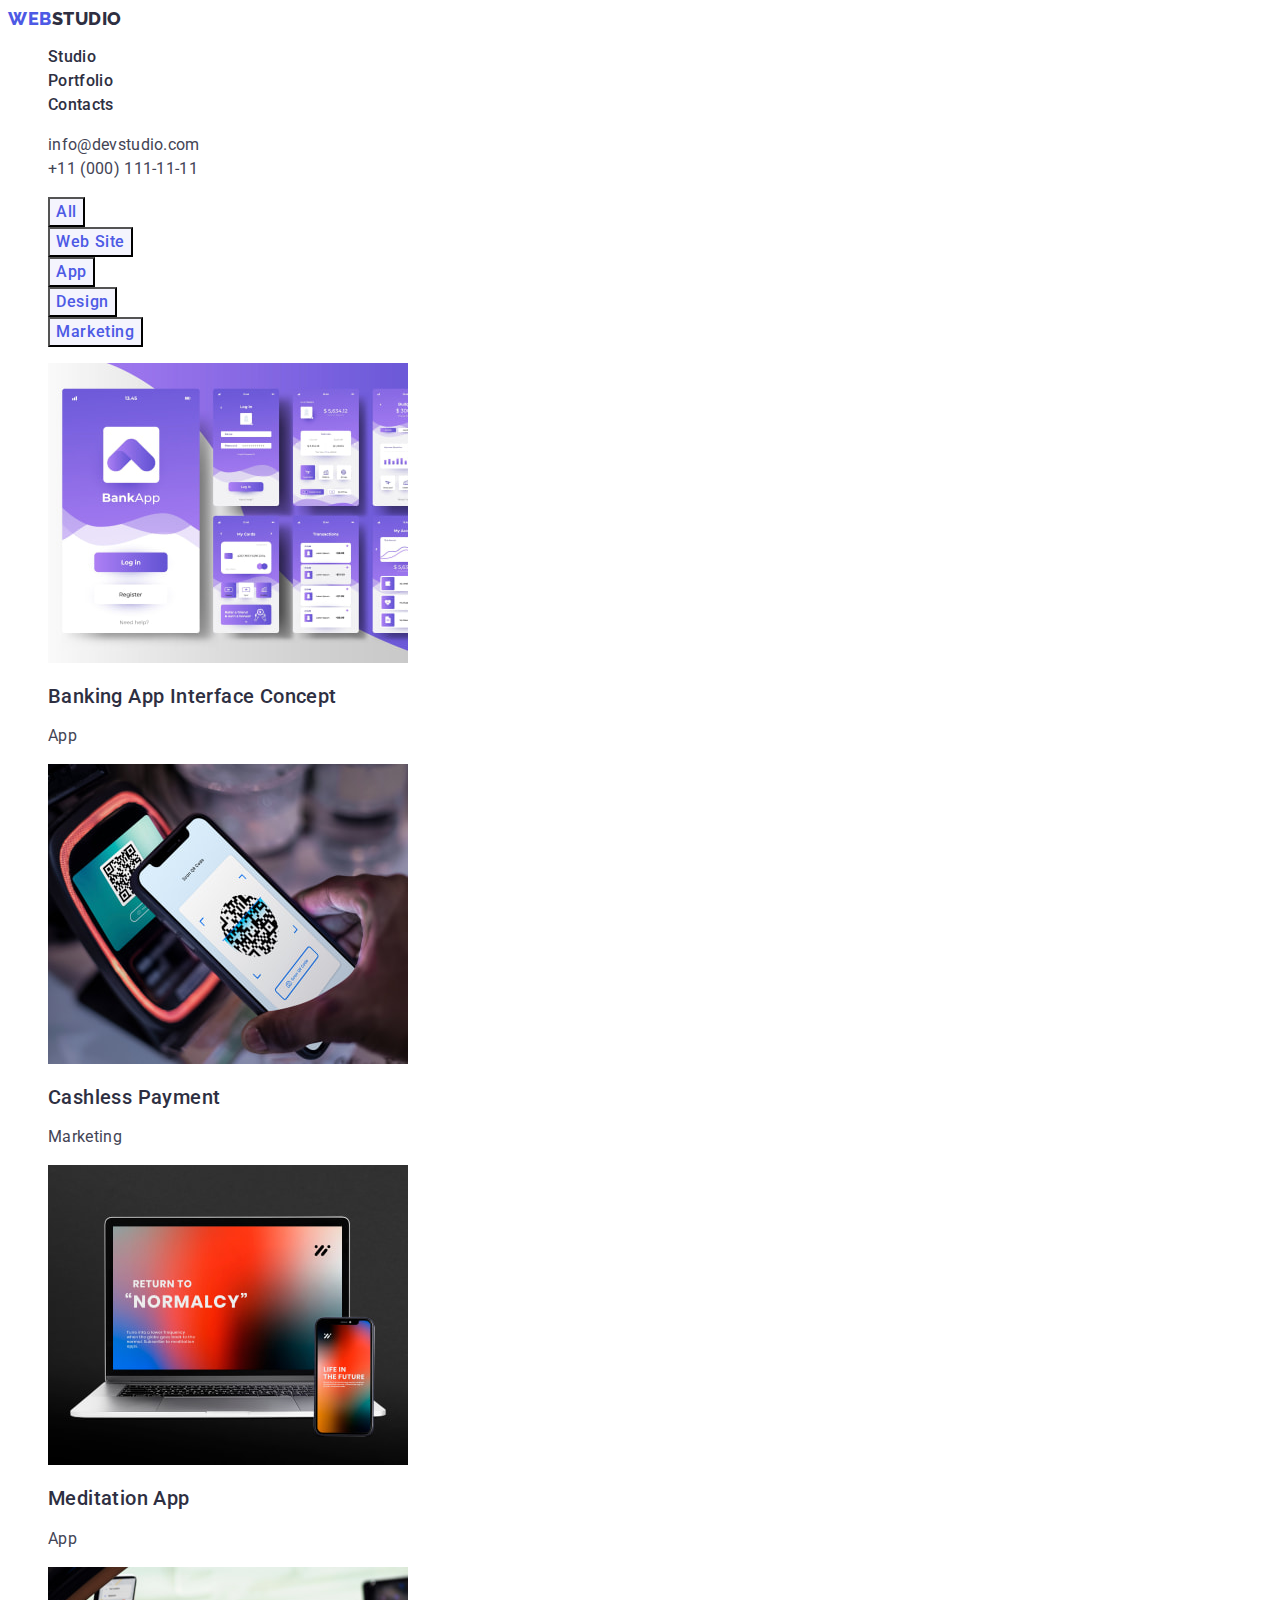
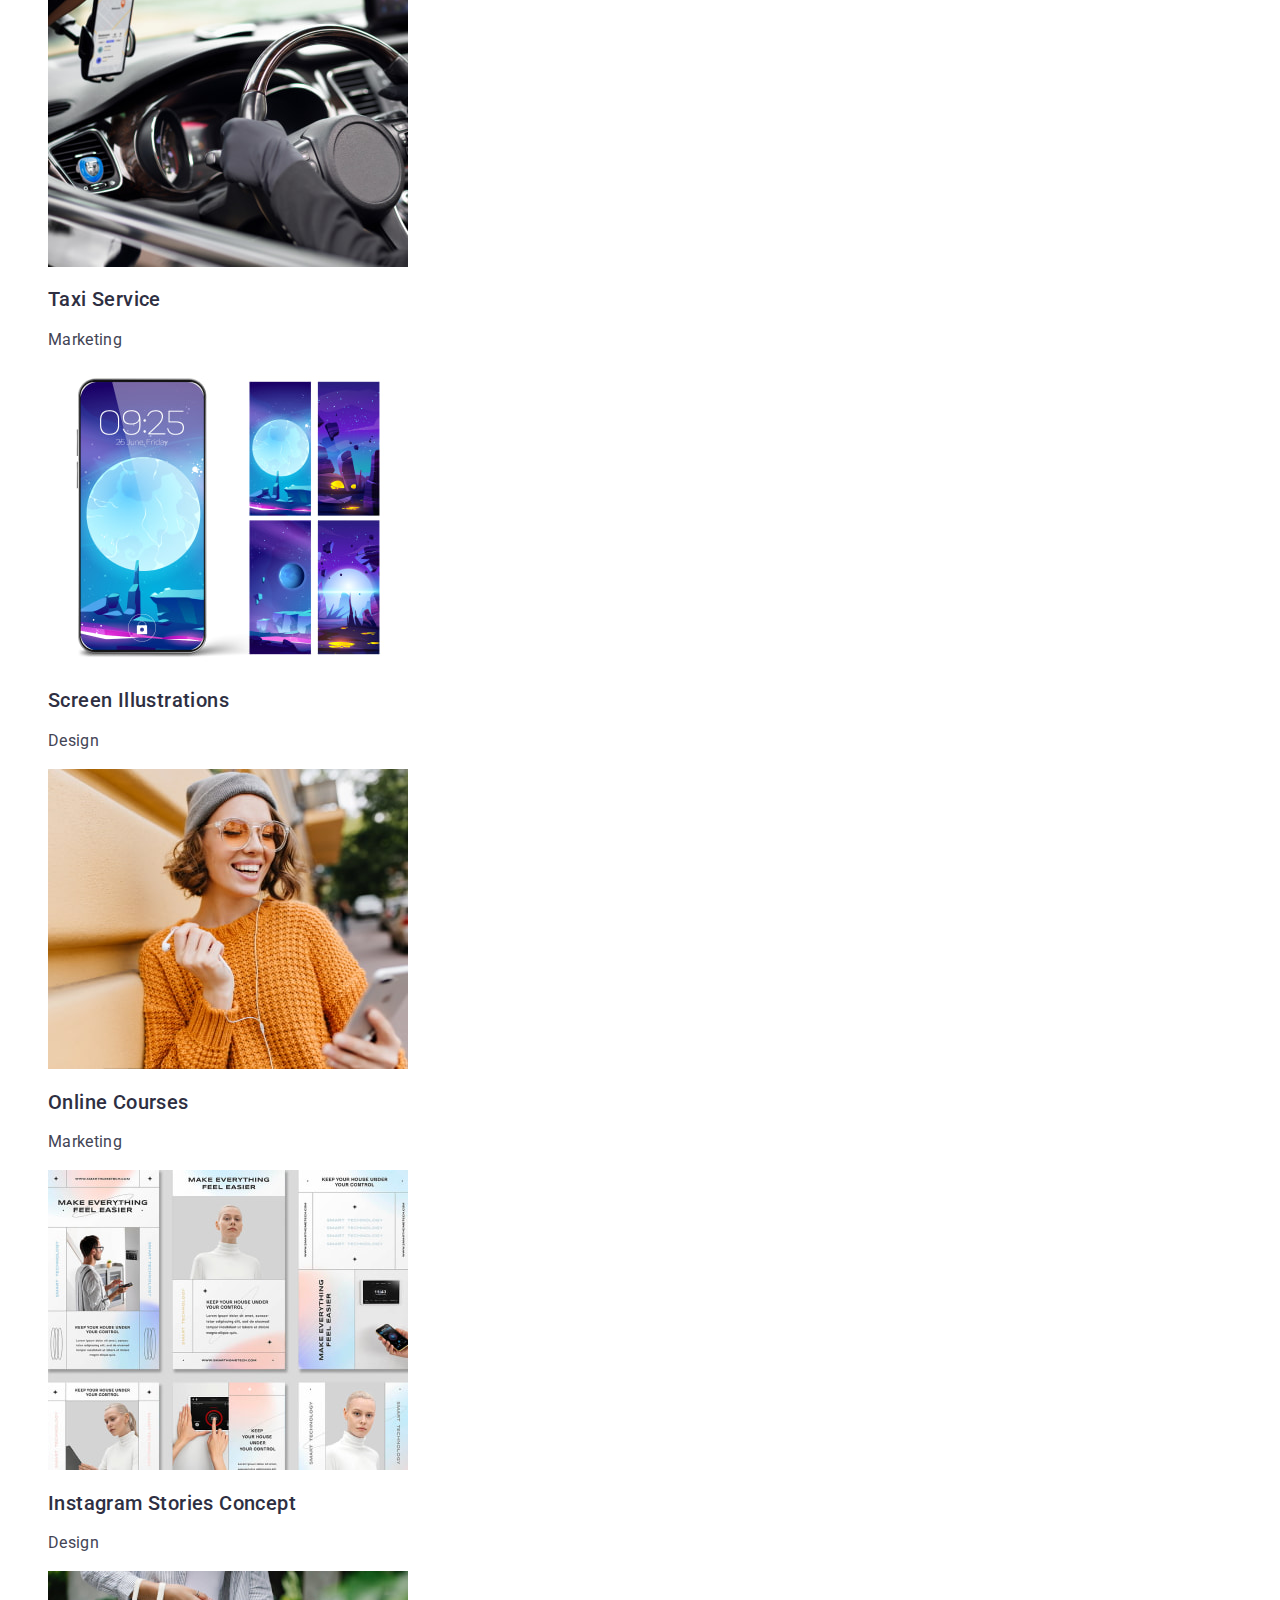
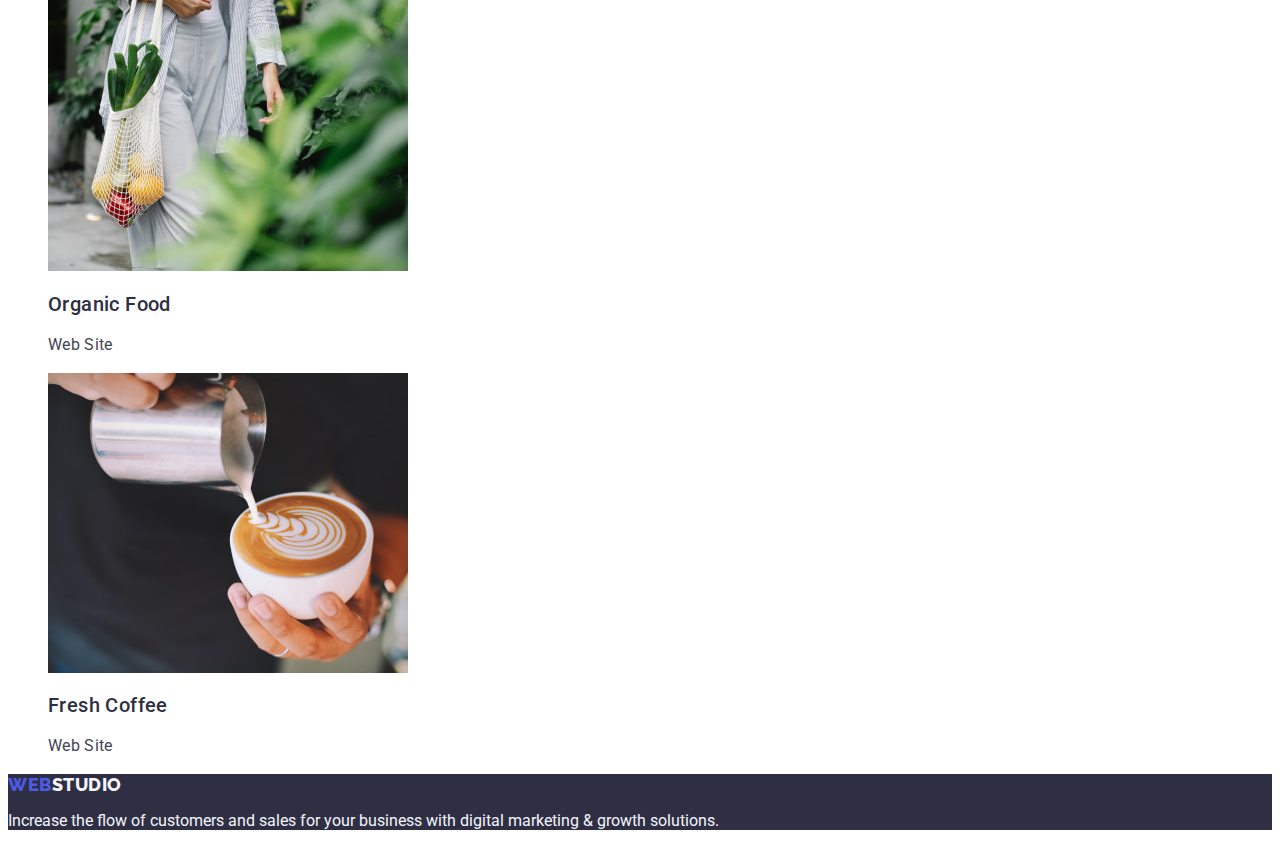
==== portfolio.html @ 905ef484 "Initial commit" ====
<!DOCTYPE html>
<html lang="en">
<head>
    <meta charset="UTF-8">
    <meta http-equiv="X-UA-Compatible" content="IE=edge">
    <meta name="viewport" content="width=device-width, initial-scale=1.0">
    <title>Portfolio</title>
    <link rel="preconnect" href="https://fonts.googleapis.com">
    <link rel="preconnect" href="https://fonts.gstatic.com" crossorigin>
    <link href="https://fonts.googleapis.com/css2?family=Raleway:wght@800&display=swap" rel="stylesheet">
    <link href="https://fonts.googleapis.com/css2?family=Roboto:wght@400;500;700;900&display=swap" rel="stylesheet">
    <link rel="stylesheet" href="./css/styles.css">
    
</head>
<body>
   <header>
        <nav>
            <a href="./index.html" class="logo link">Web<span class="part-logo">Studio</span></a>

            <ul class="list">
                <li>
                    <a href="./index.html" class="nav link">Studio</a>
                </li>
                <li>
                    <a href="./portfolio.html" class="nav link">Portfolio</a>
                </li>
                <li>
                    <a href="" class="nav link">Contacts</a>
                </li>
            </ul>
        </nav>
        <address class="contacts">
            <ul class="list">
                <li>
                    <a href="mailto:info@devstudio.com" class="contact-nav link">info@devstudio.com</a>
                </li>
                <li>
                    <a href="tel:+110001111111" class="contact-nav link">+11 (000) 111-11-11</a>
                </li>
            </ul>
        </address>
    </header>

    <main>
        <section>
            <h1 hidden>Filter menu</h1>
            <ul class="list">
                <li>
                    <button type='button' class="filter-button">All</button>
                </li>
                <li>
                    <button type='button' class="filter-button">Web Site</button>
                </li>
                <li>
                    <button type='button' class="filter-button">App</button>
                </li>
                <li>
                    <button type='button' class="filter-button">Design</button>
                </li>
                <li>
                    <button type='button' class="filter-button">Marketing</button>
                </li>
            </ul> 

            <ul class="list">
                <li>
                    <a href="" class="link">
                        <img src="./images/project-card/banking-app.jpg" alt="Banking App Interface Concept" width="360" height="300">
                        <h2 class="sub-title">Banking App Interface Concept</h2>
                        <p class="info">App</p>
                    </a>
                </li>
                <li>
                    <a href="" class="link">
                        <img src="./images/project-card/cashless-payment.jpg" alt="Cashless Payment" width="360" height="300">
                        <h2 class="sub-title">Cashless Payment</h2>
                        <p class="info">Marketing</p>
                    </a>
                </li>
                <li>
                    <a href="" class="link">
                        <img src="./images/project-card/meditation-app.jpg" alt="Meditation App" width="360" height="300">
                        <h2 class="sub-title">Meditation App</h2>
                        <p class="info">App</p>
                    </a>
                </li>
                <li>
                    <a href="" class="link">
                        <img src="./images/project-card/taxi-service.jpg" alt="Taxi Service" width="360" height="300">
                        <h2 class="sub-title">Taxi Service</h2>
                        <p class="info">Marketing</p>
                    </a>
                </li>
                <li>
                    <a href="" class="link">
                        <img src="./images/project-card/screen-lllustrations.jpg" alt="Screen Illustrations" width="360" height="300">
                        <h2 class="sub-title">Screen Illustrations</h2>
                        <p class="info">Design</p>
                    </a>
                </li>
                <li>
                    <a href="" class="link">
                        <img src="./images/project-card/online-course.jpg" alt="Online Courses" width="360" height="300">
                        <h2 class="sub-title">Online Courses</h2>
                        <p class="info">Marketing</p>
                    </a>
                </li>
                <li>
                    <a href="" class="link">
                        <img src="./images/project-card/int-stories.jpg" alt="Instagram Stories Concept" width="360" height="300">
                        <h2 class="sub-title">Instagram Stories Concept</h2>
                        <p class="info">Design</p>
                    </a>
                </li>
                <li>
                    <a href="" class="link">
                        <img src="./images/project-card/organic-food.jpg" alt="Organic Food" width="360" height="300">
                        <h2 class="sub-title">Organic Food</h2>
                        <p class="info">Web Site</p>
                    </a>
                </li>
                <li>
                    <a href="" class="link">
                        <img src="./images/project-card/fresh-coffee.jpg" alt="Fresh Coffee" width="360" height="300">
                        <h2 class="sub-title">Fresh Coffee</h2>
                        <p class="info">Web Site</p>
                    </a>
                </li>
            </ul>
        </section>
    </main>
    
    <footer class="footer">
        <a href="./index.html" class="logo link">Web<span class="part-logo light-part">Studio</span></a>
        <p>Increase the flow of customers and sales for your business with digital marketing & growth solutions.</p>
    </footer>
</body>
</html>
---- css/styles.css ----
:root {
    /* Загальний колір всього тексту */
    --main-text-color: #434455;
    --headers-color: #2E2F42;
    --logo-firstpart-color: #4D5AE5;
    --cursor-color: #404bbf;
    --portfolio-botton-text-color: #4D5AE5;
    --logo-footer-color: #f4f4fd;
    /* Загальний шрифт */
    --logo-font-family: 'Raleway', sans-serif;
    --main-font-family: 'Roboto', sans-serif;
    /* Загальний колір фону */
    --body-background-color: #FFFFFF;
    --title-background-color: #2E2F42;
    --footer-background-color: #2E2F42;
    --portfolio-button-background-color: #F4F4FD;
}

body {
    font-family: var(--main-font-family);
    color: var(--main-text-color);
    background-color: var(--body-background-color);
}
.link {
    text-decoration: none;
}
.list {
    list-style: none;
}
.logo {
    font-family: 'Raleway', sans-serif;
    font-weight: 800;
    font-size: 18px;
    line-height: 1.17;
    text-transform: uppercase;
    letter-spacing: 0.03em;
    color: var(--logo-firstpart-color);
}
.part-logo {
    color: var(--headers-color);
    font-family: var(--logo-font-family);
    font-weight: 800;
    font-size: 18px;
    line-height: 1.17;
    letter-spacing: 0.03em;
    text-transform: uppercase;
}

.nav {
    font-weight: 500;
    font-size: 16px;
    line-height: 1.5;
    letter-spacing: 0.02em;
    color: var(--headers-color);
}
.nav:hover,
.nav:focus {
    color: var(--cursor-color);
}
.contacts {
    font-style: normal;
}
.contact-nav {
    font-size: 16px;
    line-height: 1.5;
    letter-spacing: 0.02em;
    color: var(--main-text-color);
}
.contact-nav:hover,
.contact-nav:focus {
    color: var(--cursor-color);
}

/* First section */
.title {
    background-color: var(--title-background-color);
}
.page-title {
    color: #FFFFFF;
    font-weight: 700;
    font-size: 56px;
    line-height: 1.07;
    text-align: center;
    letter-spacing: 0.02em;
}
.button-order {
    color: #FFFFFF;
    font-weight: 500;
    font-size: 16px;
    line-height: 1.5;
    letter-spacing: 0.04em;
    background-color: #4D5AE5;
    cursor: pointer;
    font-family: var(--main-font-family);
}
.button-order:hover,
.button-order:focus {
    background-color: #404BBF;
}

/* Second section list + header */
.sub-title {
    font-family: var(--main-font-family);
    font-weight: 500;
    font-size: 20px;
    line-height: 1.2;
    letter-spacing: 0.02em;
    color: var(--headers-color);
}
.info {
    font-family: var(--main-font-family);
    font-weight: 400;
    font-size: 16px;
    line-height: 1.5;
    letter-spacing: 0.02em;
    color: var(--main-text-color);
}

/* The third section header */
.title-img {
    font-size: 36px;
    line-height: 1.11;
    text-align: center;
    letter-spacing: 0.02em;
    text-transform: capitalize;
    color: var(--headers-color);
}

/* The fourth section*/
.team-card {
    background-color: #F4F4FD;
}
.title-ourteam {
    font-size: 36px;
    line-height: 1.11;
    text-align: center;
    letter-spacing: 0.02em;
    text-transform: capitalize;
    color: var(--headers-color);
}
.card-content {
    background-color: #FFFFFF;
}

/* Footer */
.footer {
    background-color: var(--footer-background-color);
    color: #F4F4FD;;
}
.light-part {
    color: var(--logo-footer-color);
}

/* Portfolio */
.filter-button {
    font-family: var(--main-font-family);
    font-weight: 500;
    font-size: 16px;
    line-height: 1.5;
    letter-spacing: 0.04em;
    color: var(--portfolio-botton-text-color);
    background-color: var(--portfolio-button-background-color);
    cursor: pointer;
}
.filter-button:hover,
.filter-button:focus {
    background-color: #404BBF;
    color: #FFFFFF;
}
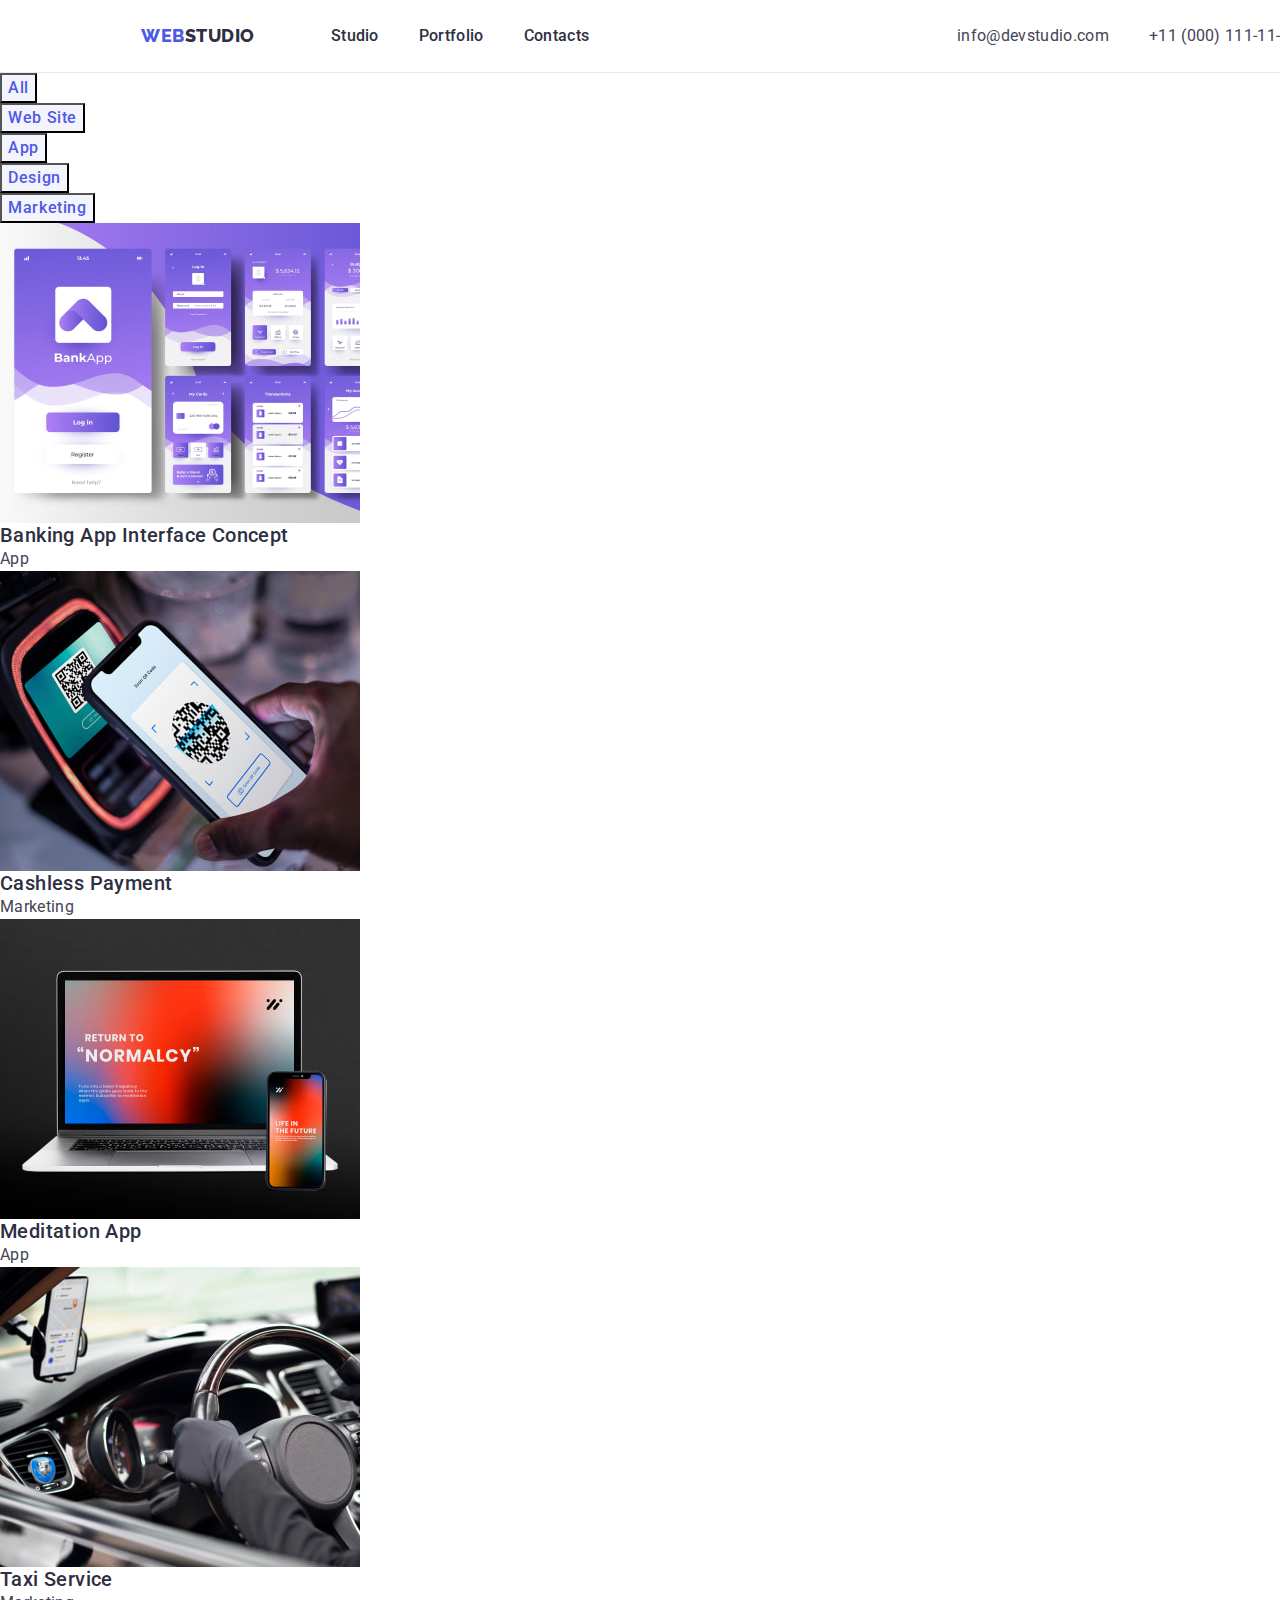
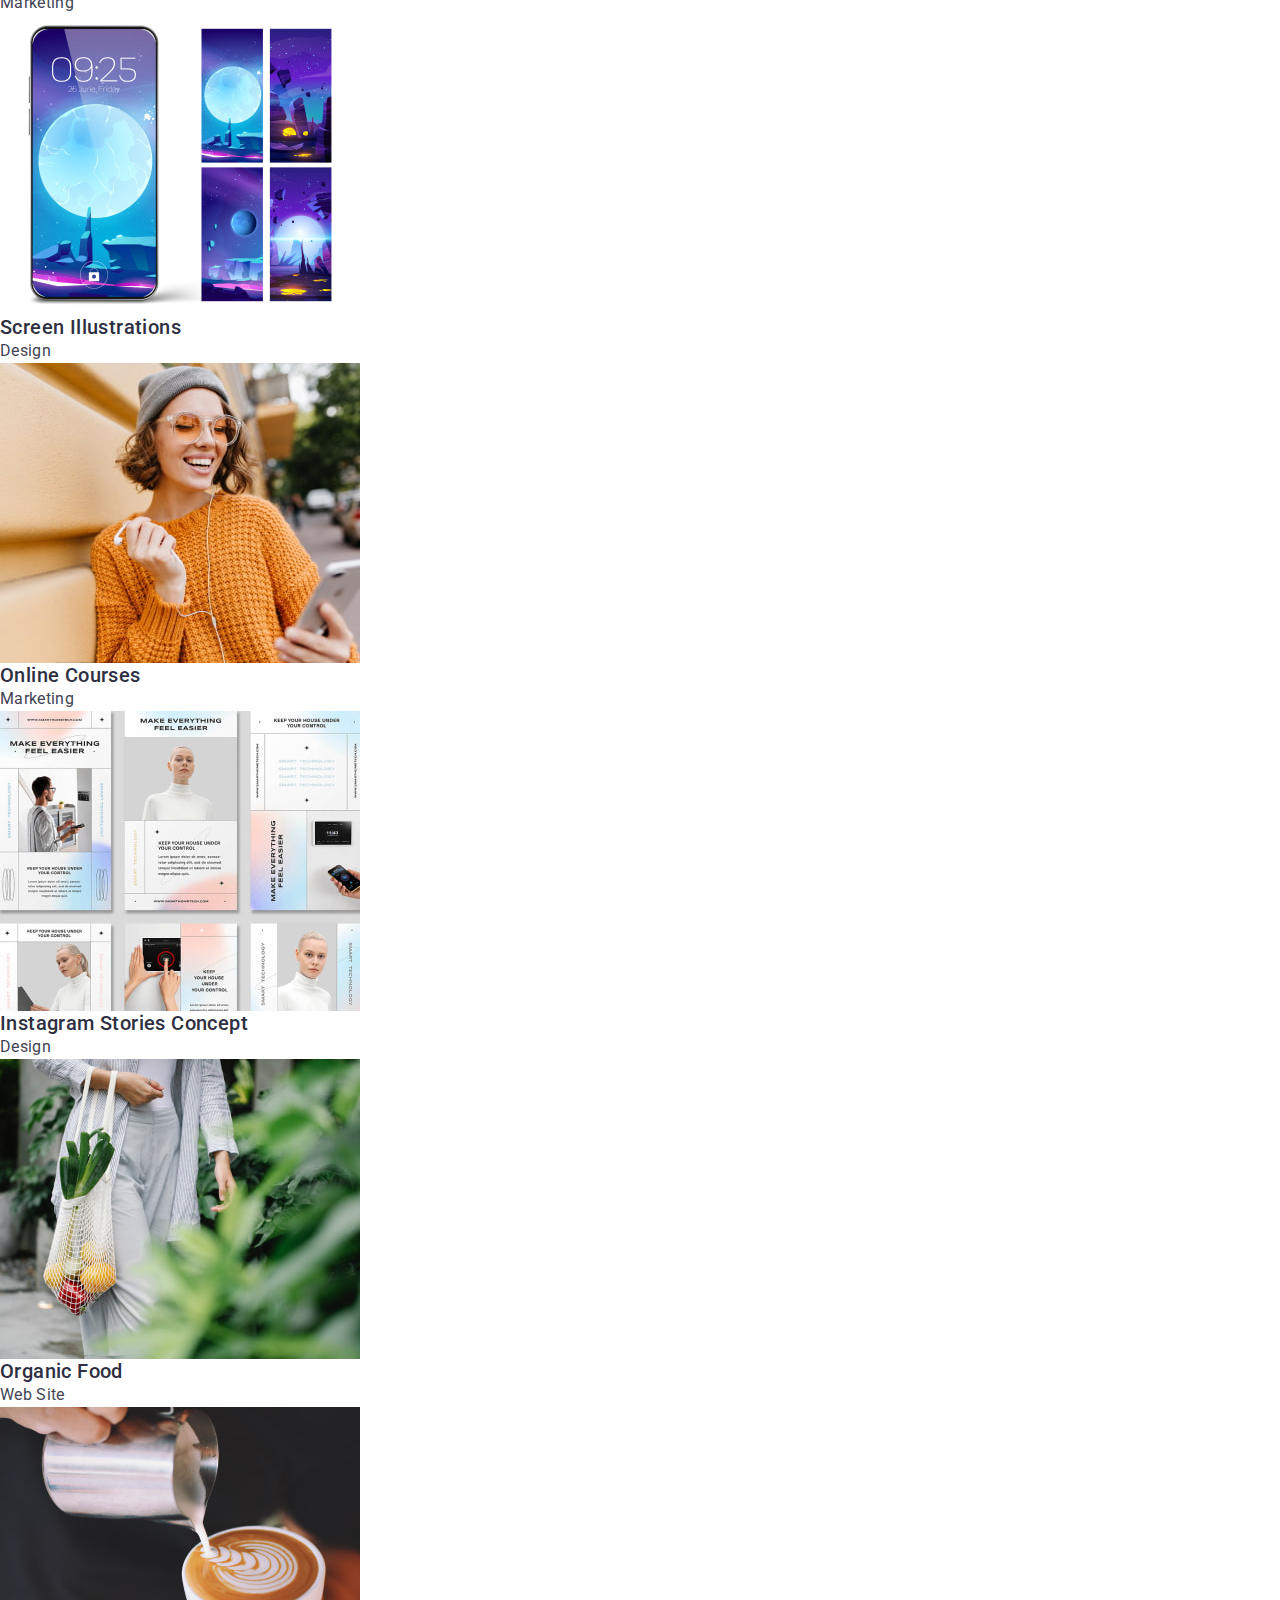
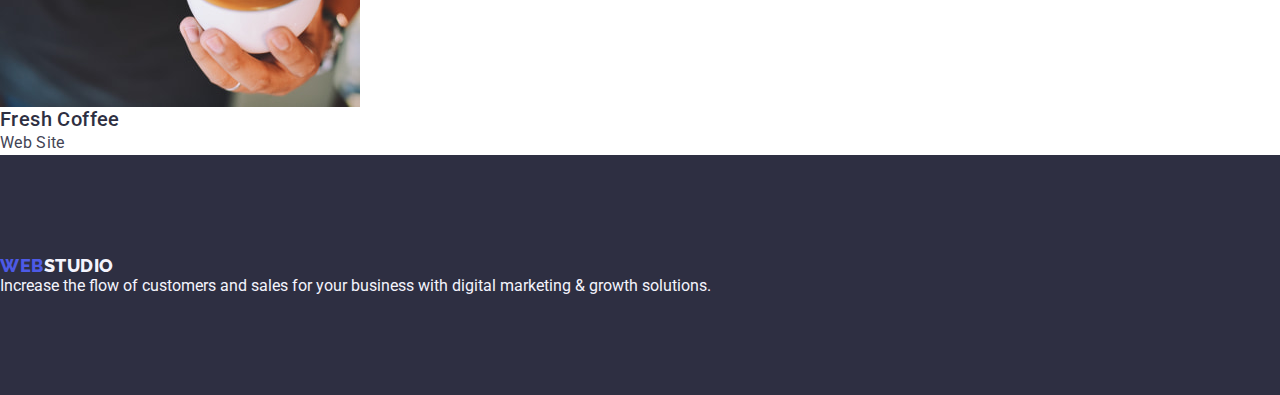
==== commit f6b3d3be: "update flexbox for index" ====
--- a/portfolio.html
+++ b/portfolio.html
@@ -13,36 +13,37 @@
     
 </head>
 <body>
-   <header>
-        <nav>
-            <a href="./index.html" class="logo link">Web<span class="part-logo">Studio</span></a>
-
-            <ul class="list">
-                <li>
-                    <a href="./index.html" class="nav link">Studio</a>
-                </li>
-                <li>
-                    <a href="./portfolio.html" class="nav link">Portfolio</a>
-                </li>
-                <li>
-                    <a href="" class="nav link">Contacts</a>
-                </li>
-            </ul>
-        </nav>
-        <address class="contacts">
-            <ul class="list">
-                <li>
-                    <a href="mailto:info@devstudio.com" class="contact-nav link">info@devstudio.com</a>
-                </li>
-                <li>
-                    <a href="tel:+110001111111" class="contact-nav link">+11 (000) 111-11-11</a>
-                </li>
-            </ul>
-        </address>
+    <header class="header">
+        <div class="header-container container">
+            <nav class="page-nav">
+                <a href="./index.html" class="logo link">Web<span class="part-logo">Studio</span></a>
+                <ul class="page-nav-left list">
+                    <li>
+                        <a href="./index.html" class="nav link">Studio</a>
+                    </li>
+                    <li>
+                        <a href="./portfolio.html" class="nav link">Portfolio</a>
+                    </li>
+                    <li>
+                        <a href="" class="nav link">Contacts</a>
+                    </li>
+                </ul>
+            </nav>
+            <address class="contacts">
+                <ul class="page-nav-right list">
+                    <li>
+                        <a href="mailto:info@devstudio.com" class="contact-nav link">info@devstudio.com</a>
+                    </li>
+                    <li>
+                        <a href="tel:+110001111111" class="contact-nav link">+11 (000) 111-11-11</a>
+                    </li>
+                </ul>
+            </address>
+        </div>
     </header>
 
     <main>
-        <section>
+        <section class="section">
             <h1 hidden>Filter menu</h1>
             <ul class="list">
                 <li>
--- a/css/styles.css
+++ b/css/styles.css
@@ -6,6 +6,7 @@
     --cursor-color: #404bbf;
     --portfolio-botton-text-color: #4D5AE5;
     --logo-footer-color: #f4f4fd;
+    --border-color: #E7E9FC;
     /* Загальний шрифт */
     --logo-font-family: 'Raleway', sans-serif;
     --main-font-family: 'Roboto', sans-serif;
@@ -20,13 +21,86 @@
     font-family: var(--main-font-family);
     color: var(--main-text-color);
     background-color: var(--body-background-color);
+    width: 1440px;
+    margin: auto;
+}
+
+/*=============================================
+=            basic style            =
+=============================================*/
+
+h1,h2,h3,h4,h5,h6, p {
+    margin: 0;
+}
+ul {
+    margin: 0;
+}
+.container {
+    width: 1158px;
+    margin: 0 auto;
+    padding: 0 15px;
+}
+.section {
+    padding: 0;
 }
 .link {
     text-decoration: none;
+    margin: 0;
+    padding: 0;
 }
 .list {
     list-style: none;
-}
+    margin: 0;
+    padding: 0;
+    
+}
+img {
+    display: block;
+}
+
+/* paragraphs */
+.info {
+    font-family: var(--main-font-family);
+    font-weight: 400;
+    font-size: 16px;
+    line-height: 1.5;
+    letter-spacing: 0.02em;
+    color: var(--main-text-color);
+}
+
+/*=============================================
+=            Header   style    display     =
+=============================================*/
+.header {
+    margin-left: auto;
+    margin-right: auto;
+    border-bottom: 1px solid var(--border-color)
+}
+
+.header-container {
+    display: flex;
+    justify-content: space-between;
+}
+.page-nav {
+    display: flex;
+    align-items: center;
+}
+.page-nav-left {
+    display: flex;
+    gap: 40px;
+    margin-left: 76px;
+    padding: 24px 0;
+}
+.page-nav-right {
+    display: flex;
+    align-items: center;
+    padding: 24px 0;
+    gap: 40px;
+}
+
+/*=============================================
+=            logo style            =
+=============================================*/
 .logo {
     font-family: 'Raleway', sans-serif;
     font-weight: 800;
@@ -46,6 +120,7 @@
     text-transform: uppercase;
 }
 
+/*---------- header  navigation  ----------*/
 .nav {
     font-weight: 500;
     font-size: 16px;
@@ -71,34 +146,59 @@
     color: var(--cursor-color);
 }
 
-/* First section */
-.title {
+/*=============================================
+=            First section           =
+=============================================*/
+.title-section {
     background-color: var(--title-background-color);
-}
+    padding: 188px 0;
+    
+}
+.button-order {
+    display: block;
+    margin-top: 48px;
+    margin-left: auto;
+    margin-right: auto;
+    padding: 16px 32px;
+    color: #FFFFFF;
+    font-weight: 500;
+    font-size: 16px;
+    line-height: 1.5;
+    letter-spacing: 0.04em;
+    background-color: #4D5AE5;
+    cursor: pointer;
+    font-family: var(--main-font-family);
+    border-radius: 4px;
+    box-shadow: 0px 4px 4px rgba(0, 0, 0, 0.15);
+    border: none;
+
+}
+.button-order:hover,
+.button-order:focus {
+    background-color: #404BBF;
+}
+
+/*=============================================
+=            ALl titles            =
+=============================================*/
 .page-title {
     color: #FFFFFF;
     font-weight: 700;
     font-size: 56px;
     line-height: 1.07;
+    letter-spacing: 0.02em;
+    max-width: 496px;
+    margin: 0 auto;
+}
+.second-title {
+    font-size: 36px;
+    line-height: 1.11;
     text-align: center;
     letter-spacing: 0.02em;
-}
-.button-order {
-    color: #FFFFFF;
-    font-weight: 500;
-    font-size: 16px;
-    line-height: 1.5;
-    letter-spacing: 0.04em;
-    background-color: #4D5AE5;
-    cursor: pointer;
-    font-family: var(--main-font-family);
-}
-.button-order:hover,
-.button-order:focus {
-    background-color: #404BBF;
-}
-
-/* Second section list + header */
+    text-transform: capitalize;
+    color: var(--headers-color);
+    margin-bottom: 72px;
+}
 .sub-title {
     font-family: var(--main-font-family);
     font-weight: 500;
@@ -106,29 +206,6 @@
     line-height: 1.2;
     letter-spacing: 0.02em;
     color: var(--headers-color);
-}
-.info {
-    font-family: var(--main-font-family);
-    font-weight: 400;
-    font-size: 16px;
-    line-height: 1.5;
-    letter-spacing: 0.02em;
-    color: var(--main-text-color);
-}
-
-/* The third section header */
-.title-img {
-    font-size: 36px;
-    line-height: 1.11;
-    text-align: center;
-    letter-spacing: 0.02em;
-    text-transform: capitalize;
-    color: var(--headers-color);
-}
-
-/* The fourth section*/
-.team-card {
-    background-color: #F4F4FD;
 }
 .title-ourteam {
     font-size: 36px;
@@ -137,18 +214,79 @@
     letter-spacing: 0.02em;
     text-transform: capitalize;
     color: var(--headers-color);
+    margin-bottom: 72px;
+}
+
+/*=============================================
+=            decription section  / second          =
+=============================================*/
+.desc-section {
+    padding: 120px 0;
+}
+.desc-container {
+    display: flex;
+    gap: 24px;
+}
+.info-container {
+    display: flex;
+    width: calc((100% - 72px) / 4);
+    gap: 8px;
+    flex-direction: column;
+
+}
+
+/*=============================================
+=            What are we doing - img           =
+=============================================*/
+.img-section {
+    padding-bottom: 120px;
+}
+.img-container {
+    display: flex;
+    gap: 24px;
+}
+
+/*=============================================
+=            Our team            =
+=============================================*/
+
+.team-card-section {
+    background-color: #F4F4FD;
+    padding: 120px 0;
+}
+.team-container {
+    display: flex;
+    gap: 24px;
 }
 .card-content {
     background-color: #FFFFFF;
-}
-
-/* Footer */
+    border-radius: 0px 0px 4px 4px;
+    box-shadow: 0px 1px 6px rgba(46, 47, 66, 0.08), 0px 1px 1px rgba(46, 47, 66, 0.16), 0px 2px 1px rgba(46, 47, 66, 0.08);
+ 
+}
+.team-name {
+    padding: 32px 0;
+    display: flex;
+    flex-direction: column;
+    align-items: center;
+    gap: 8px;
+}
+
+
+/*=====  End of Footer  ======*/
 .footer {
     background-color: var(--footer-background-color);
-    color: #F4F4FD;;
+    color: #F4F4FD;
+    padding: 100px 0;
+
 }
 .light-part {
     color: var(--logo-footer-color);
+}
+.footer-desc {
+    margin-top: 17px;
+    width: 264px;
+    display: flex;
 }
 
 /* Portfolio */
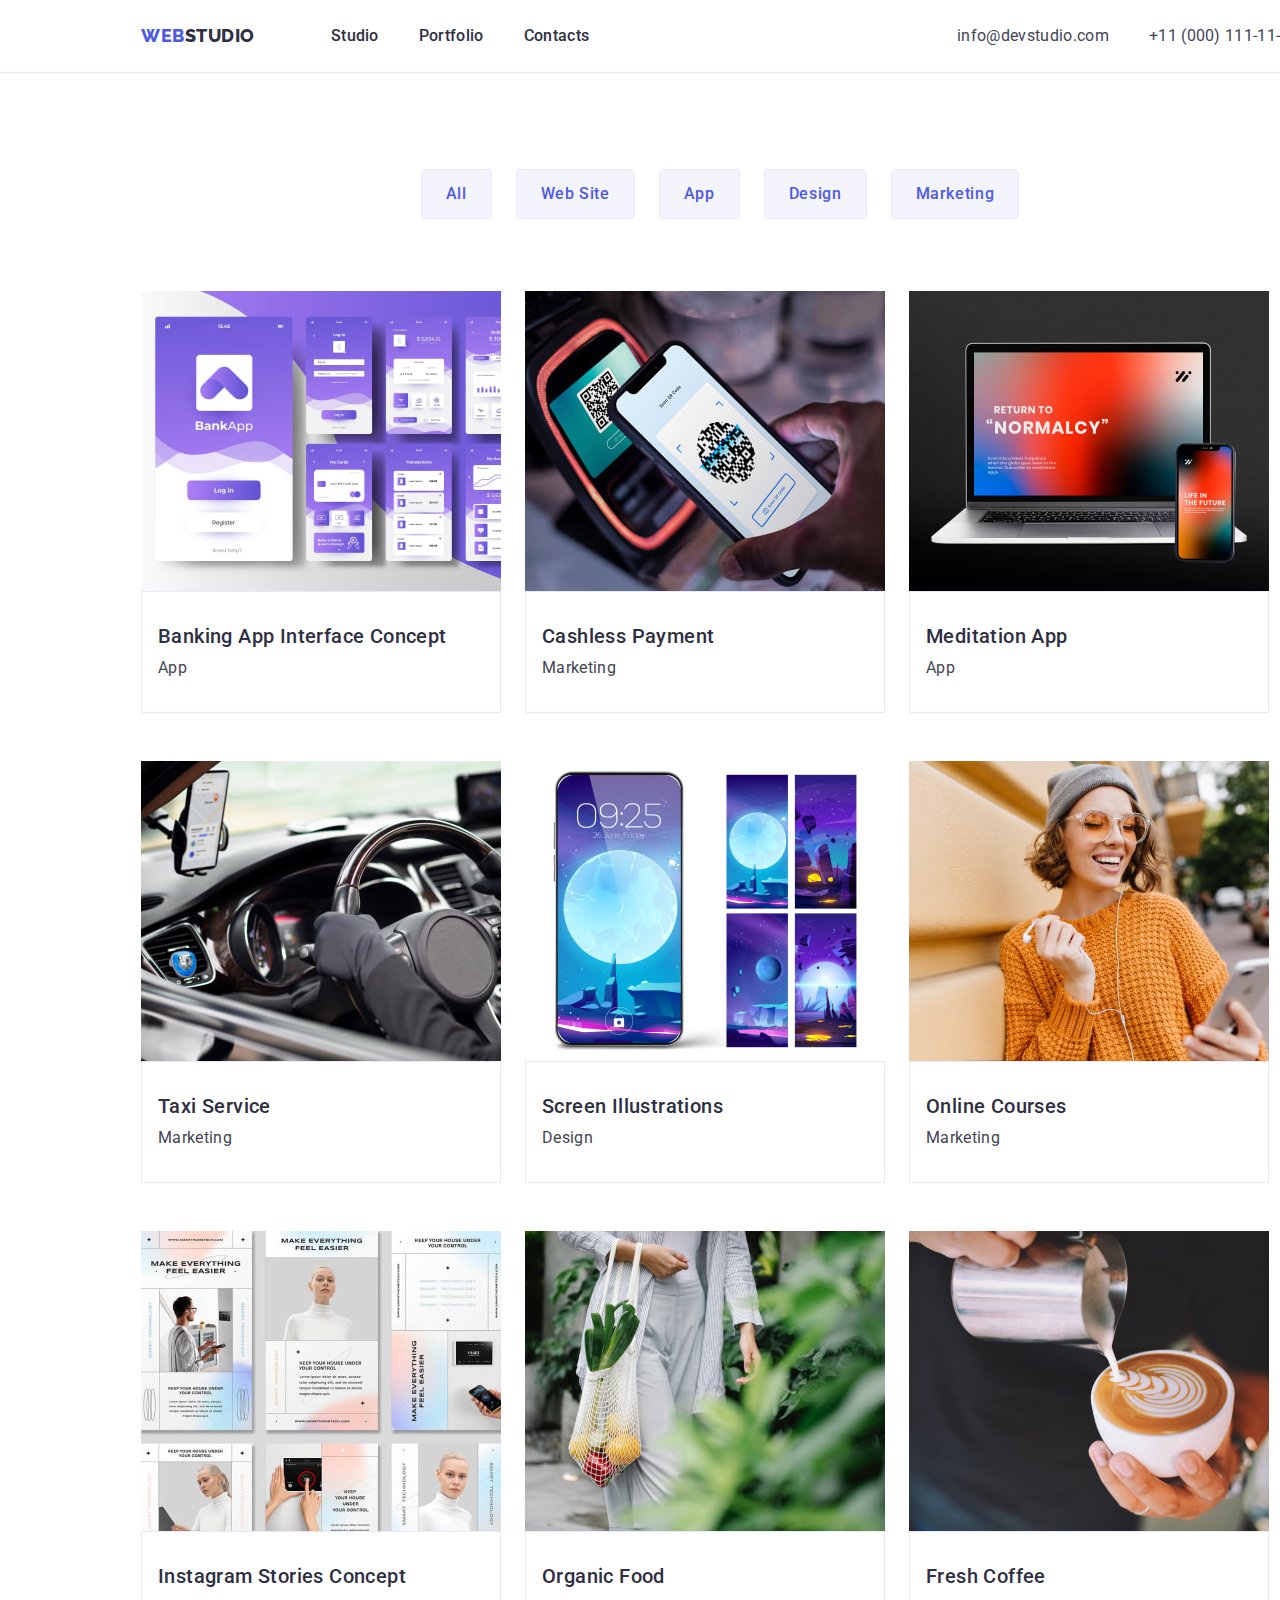
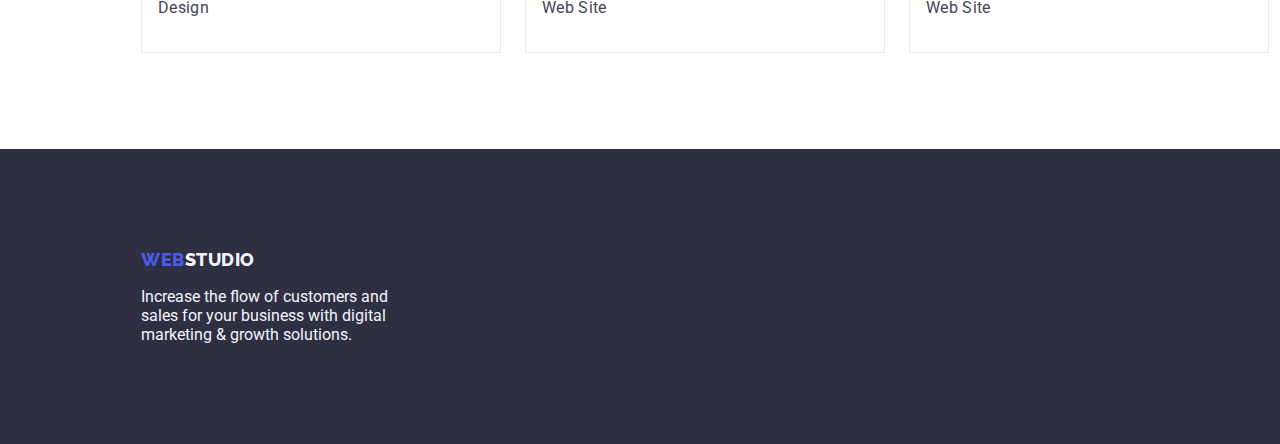
==== commit 8efdd305: "update css for portfolio" ====
--- a/portfolio.html
+++ b/portfolio.html
@@ -43,97 +43,120 @@
     </header>
 
     <main>
-        <section class="section">
-            <h1 hidden>Filter menu</h1>
-            <ul class="list">
-                <li>
-                    <button type='button' class="filter-button">All</button>
-                </li>
-                <li>
-                    <button type='button' class="filter-button">Web Site</button>
-                </li>
-                <li>
-                    <button type='button' class="filter-button">App</button>
-                </li>
-                <li>
-                    <button type='button' class="filter-button">Design</button>
-                </li>
-                <li>
-                    <button type='button' class="filter-button">Marketing</button>
-                </li>
-            </ul> 
+        <section class="section-filter">
+            <div class="container">
+                <h1 hidden>Filter menu</h1>
+                <ul class="btn-filter list">
+                    <li>
+                        <button type='button' class="filter-button">All</button>
+                    </li>
+                    <li>
+                        <button type='button' class="filter-button">Web Site</button>
+                    </li>
+                    <li>
+                        <button type='button' class="filter-button">App</button>
+                    </li>
+                    <li>
+                        <button type='button' class="filter-button">Design</button>
+                    </li>
+                    <li>
+                        <button type='button' class="filter-button">Marketing</button>
+                    </li>
+                </ul>
 
-            <ul class="list">
-                <li>
-                    <a href="" class="link">
-                        <img src="./images/project-card/banking-app.jpg" alt="Banking App Interface Concept" width="360" height="300">
-                        <h2 class="sub-title">Banking App Interface Concept</h2>
-                        <p class="info">App</p>
-                    </a>
-                </li>
-                <li>
-                    <a href="" class="link">
-                        <img src="./images/project-card/cashless-payment.jpg" alt="Cashless Payment" width="360" height="300">
-                        <h2 class="sub-title">Cashless Payment</h2>
-                        <p class="info">Marketing</p>
-                    </a>
-                </li>
-                <li>
-                    <a href="" class="link">
-                        <img src="./images/project-card/meditation-app.jpg" alt="Meditation App" width="360" height="300">
-                        <h2 class="sub-title">Meditation App</h2>
-                        <p class="info">App</p>
-                    </a>
-                </li>
-                <li>
-                    <a href="" class="link">
-                        <img src="./images/project-card/taxi-service.jpg" alt="Taxi Service" width="360" height="300">
-                        <h2 class="sub-title">Taxi Service</h2>
-                        <p class="info">Marketing</p>
-                    </a>
-                </li>
-                <li>
-                    <a href="" class="link">
-                        <img src="./images/project-card/screen-lllustrations.jpg" alt="Screen Illustrations" width="360" height="300">
-                        <h2 class="sub-title">Screen Illustrations</h2>
-                        <p class="info">Design</p>
-                    </a>
-                </li>
-                <li>
-                    <a href="" class="link">
-                        <img src="./images/project-card/online-course.jpg" alt="Online Courses" width="360" height="300">
-                        <h2 class="sub-title">Online Courses</h2>
-                        <p class="info">Marketing</p>
-                    </a>
-                </li>
-                <li>
-                    <a href="" class="link">
-                        <img src="./images/project-card/int-stories.jpg" alt="Instagram Stories Concept" width="360" height="300">
-                        <h2 class="sub-title">Instagram Stories Concept</h2>
-                        <p class="info">Design</p>
-                    </a>
-                </li>
-                <li>
-                    <a href="" class="link">
-                        <img src="./images/project-card/organic-food.jpg" alt="Organic Food" width="360" height="300">
-                        <h2 class="sub-title">Organic Food</h2>
-                        <p class="info">Web Site</p>
-                    </a>
-                </li>
-                <li>
-                    <a href="" class="link">
-                        <img src="./images/project-card/fresh-coffee.jpg" alt="Fresh Coffee" width="360" height="300">
-                        <h2 class="sub-title">Fresh Coffee</h2>
-                        <p class="info">Web Site</p>
-                    </a>
-                </li>
-            </ul>
+                <ul class="cards-filter list">
+                    <li class="card-info-block">
+                        <a href="" class="link">
+                            <img src="./images/project-card/banking-app.jpg" alt="Banking App Interface Concept" width="360" height="300">
+                            <div class="card-info">
+                                <h2 class="sub-title">Banking App Interface Concept</h2>
+                                <p class="info">App</p>
+                            </div>
+                        </a>
+                    </li>
+                    <li class="card-info-block">
+                        <a href="" class="link">
+                            <img src="./images/project-card/cashless-payment.jpg" alt="Cashless Payment" width="360" height="300">
+                            <div class="card-info">
+                                <h2 class="sub-title">Cashless Payment</h2>
+                                <p class="info">Marketing</p>
+                            </div>
+                        </a>
+                    </li>
+                    <li class="card-info-block">
+                        <a href="" class="link">
+                            <img src="./images/project-card/meditation-app.jpg" alt="Meditation App" width="360" height="300">
+                            <div class="card-info">
+                                <h2 class="sub-title">Meditation App</h2>
+                                <p class="info">App</p>
+                            </div>
+                        </a>
+                    </li>
+                    <li class="card-info-block">
+                        <a href="" class="link">
+                            <img src="./images/project-card/taxi-service.jpg" alt="Taxi Service" width="360" height="300">
+                            <div class="card-info">
+                                <h2 class="sub-title">Taxi Service</h2>
+                                <p class="info">Marketing</p>
+                            </div>
+                        </a>
+                    </li>
+                    <li class="card-info-block">
+                        <a href="" class="link">
+                            <img src="./images/project-card/screen-lllustrations.jpg" alt="Screen Illustrations" width="360" height="300">
+                            <div class="card-info">
+                                <h2 class="sub-title">Screen Illustrations</h2>
+                                <p class="info">Design</p>
+                            </div>
+                        </a>
+                    </li>
+                    <li class="card-info-block">
+                        <a href="" class="link">
+                            <img src="./images/project-card/online-course.jpg" alt="Online Courses" width="360" height="300">
+                            <div class="card-info">
+                                <h2 class="sub-title">Online Courses</h2>
+                                <p class="info">Marketing</p>
+                            </div>
+                        </a>
+                    </li>
+                    <li class="card-info-block">
+                        <a href="" class="link">
+                            <img src="./images/project-card/int-stories.jpg" alt="Instagram Stories Concept" width="360" height="300">
+                            <div class="card-info">
+                                <h2 class="sub-title">Instagram Stories Concept</h2>
+                                <p class="info">Design</p>
+                            </div>
+                        </a>
+                    </li>
+                    <li class="card-info-block">
+                        <a href="" class="link">
+                            <img src="./images/project-card/organic-food.jpg" alt="Organic Food" width="360" height="300">
+                            <div class="card-info">
+                                <h2 class="sub-title">Organic Food</h2>
+                                <p class="info">Web Site</p>
+                            </div>
+                        </a>
+                    </li>
+                    <li class="card-info-block">
+                        <a href="" class="link">
+                            <img src="./images/project-card/fresh-coffee.jpg" alt="Fresh Coffee" width="360" height="300">
+                            <div class="card-info">
+                                <h2 class="sub-title">Fresh Coffee</h2>
+                                <p class="info">Web Site</p>
+                            </div>
+                        </a>
+                    </li>
+                </ul>
+            </div>
         </section>
     </main>
     
     <footer class="footer">
-        <a href="./index.html" class="logo link">Web<span class="part-logo light-part">Studio</span></a>
-        <p>Increase the flow of customers and sales for your business with digital marketing & growth solutions.</p>
+        <div class="container">
+            <a href="./index.html" class="logo link">Web<span class="part-logo light-part">Studio</span></a>
+            <p class="footer-desc">Increase the flow of customers and sales for your business with digital marketing &
+                growth solutions.</p>
+        </div>
     </footer>
 </body>
 </html>--- a/css/styles.css
+++ b/css/styles.css
@@ -229,10 +229,9 @@
 }
 .info-container {
     display: flex;
-    width: calc((100% - 72px) / 4);
+    flex-basis: calc((100% - 24px * 3) / 4);
     gap: 8px;
     flex-direction: column;
-
 }
 
 /*=============================================
@@ -249,7 +248,6 @@
 /*=============================================
 =            Our team            =
 =============================================*/
-
 .team-card-section {
     background-color: #F4F4FD;
     padding: 120px 0;
@@ -289,7 +287,12 @@
     display: flex;
 }
 
-/* Portfolio */
+
+/*=============================================
+=            Portfolio  page - style           =
+=============================================*/
+
+/* Filter menu */
 .filter-button {
     font-family: var(--main-font-family);
     font-weight: 500;
@@ -298,10 +301,38 @@
     letter-spacing: 0.04em;
     color: var(--portfolio-botton-text-color);
     background-color: var(--portfolio-button-background-color);
+    border: 1px solid #E7E9FC;
+    border-radius: 4px;
     cursor: pointer;
+    padding: 12px 24px;
 }
 .filter-button:hover,
 .filter-button:focus {
     background-color: #404BBF;
     color: #FFFFFF;
 }
+.section-filter {
+    padding: 96px 0;
+}
+.btn-filter {
+    display: flex;
+    gap: 24px;
+    justify-content: center;
+    margin-bottom: 72px;
+    flex-direction: row;
+    text-align: center;
+}
+.cards-filter {
+    display: flex;
+    flex-wrap: wrap;
+    column-gap: 24px;
+    row-gap: 48px;
+    flex-basis: calc((100% - 24px * 3) / 3);
+}
+.card-info {
+    display: flex;
+    flex-direction: column;
+    gap: 8px;
+    padding: 32px 16px;
+    border: 1px solid #E7E9FC;
+}
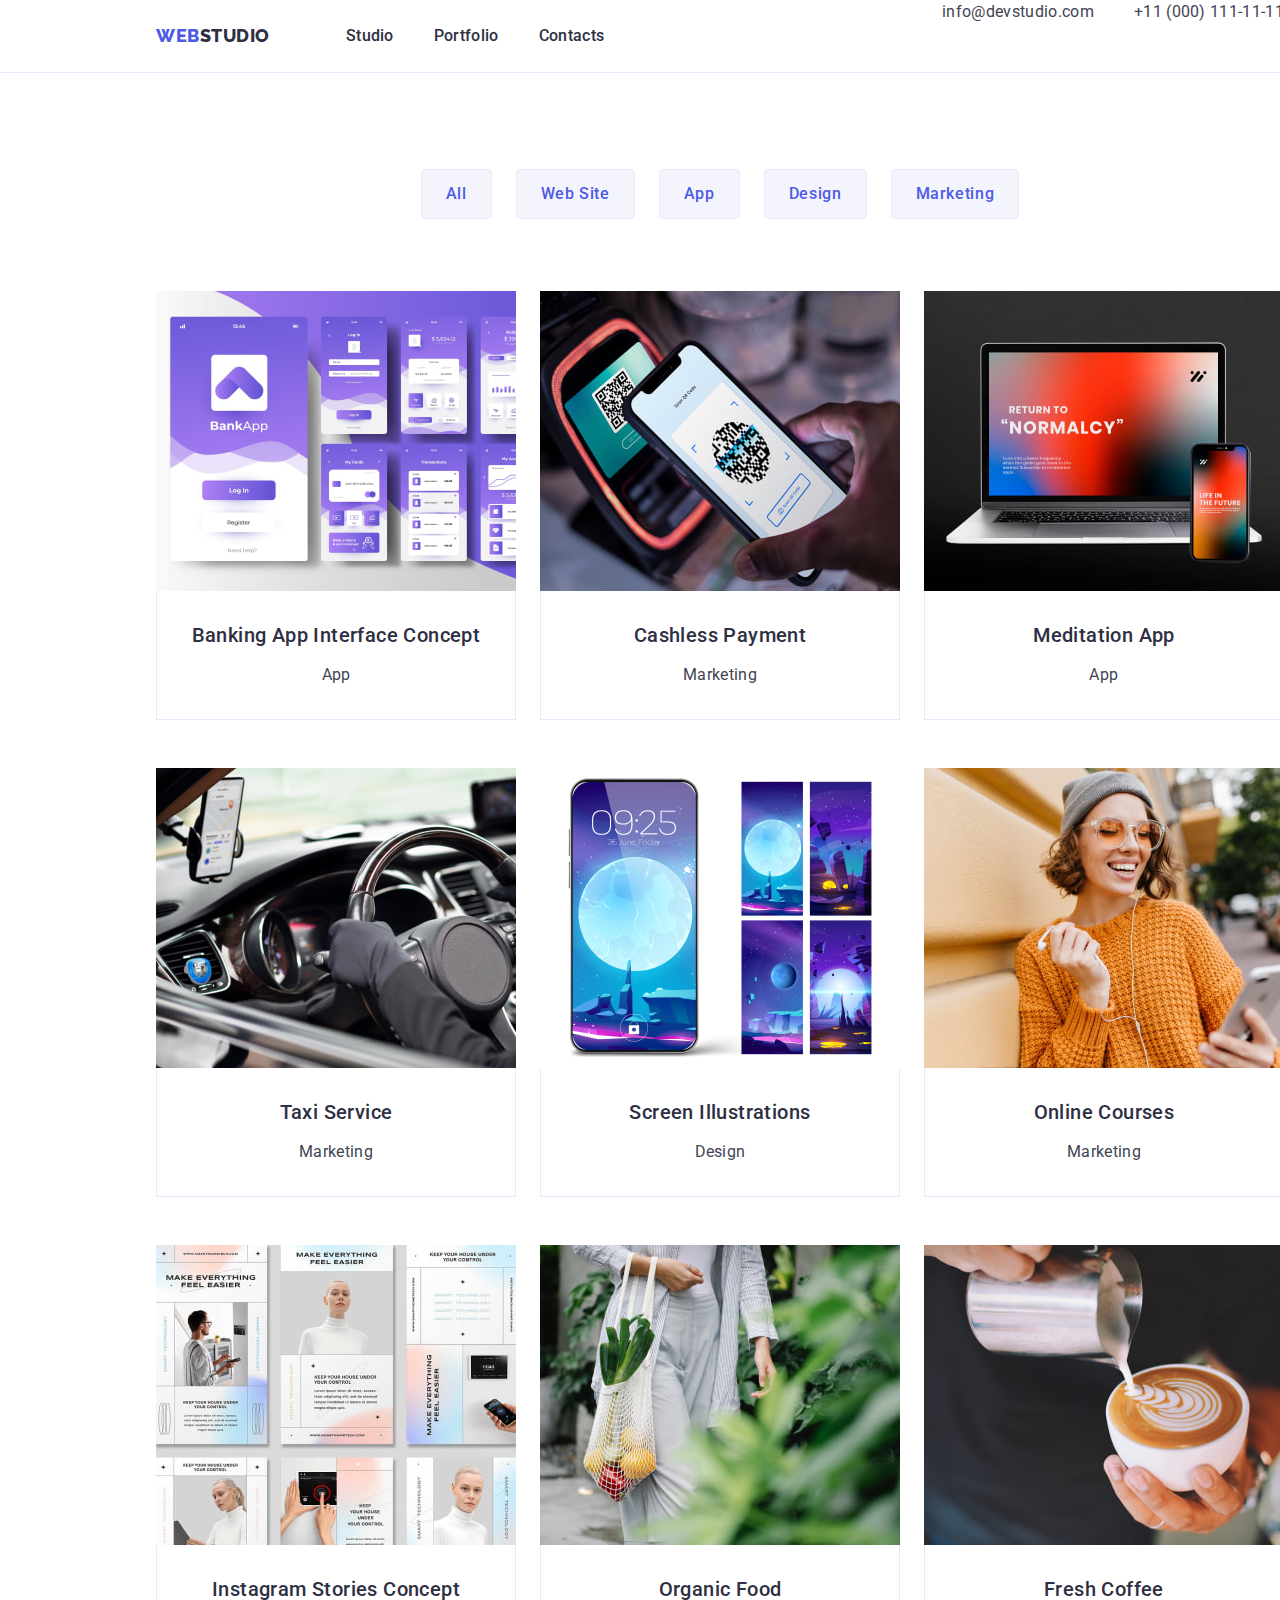
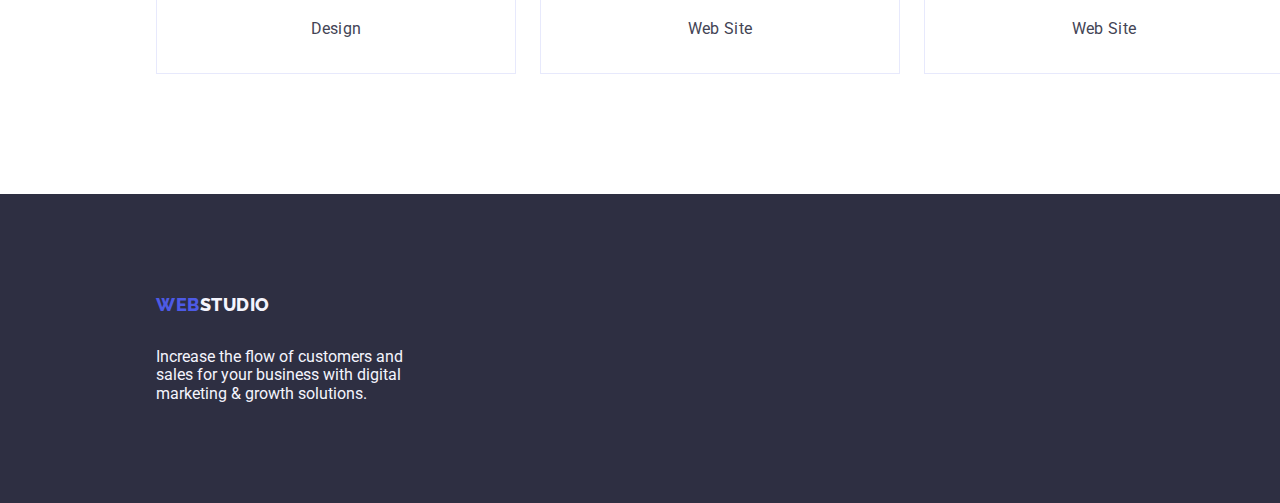
==== commit 8b41447c: "update" ====
--- a/portfolio.html
+++ b/portfolio.html
@@ -9,6 +9,9 @@
     <link rel="preconnect" href="https://fonts.gstatic.com" crossorigin>
     <link href="https://fonts.googleapis.com/css2?family=Raleway:wght@800&display=swap" rel="stylesheet">
     <link href="https://fonts.googleapis.com/css2?family=Roboto:wght@400;500;700;900&display=swap" rel="stylesheet">
+      <link
+      rel="stylesheet"
+      href="https://cdnjs.cloudflare.com/ajax/libs/modern-normalize/1.1.0/modern-normalize.min.css">
     <link rel="stylesheet" href="./css/styles.css">
     
 </head>
@@ -153,9 +156,9 @@
     
     <footer class="footer">
         <div class="container">
-            <a href="./index.html" class="logo link">Web<span class="part-logo light-part">Studio</span></a>
-            <p class="footer-desc">Increase the flow of customers and sales for your business with digital marketing &
-                growth solutions.</p>
+            <a href="./index.html" class="footer-logo logo link">Web<span class="part-logo light-part">Studio</span></a>
+            <p class="footer-desc">Increase the flow of customers and sales for your business with digital marketing & growth
+                solutions.</p>
         </div>
     </footer>
 </body>
--- a/css/styles.css
+++ b/css/styles.css
@@ -66,6 +66,7 @@
     line-height: 1.5;
     letter-spacing: 0.02em;
     color: var(--main-text-color);
+    text-align: center;
 }
 
 /*=============================================
@@ -88,13 +89,11 @@
 .page-nav-left {
     display: flex;
     gap: 40px;
-    margin-left: 76px;
     padding: 24px 0;
 }
 .page-nav-right {
     display: flex;
     align-items: center;
-    padding: 24px 0;
     gap: 40px;
 }
 
@@ -109,6 +108,7 @@
     text-transform: uppercase;
     letter-spacing: 0.03em;
     color: var(--logo-firstpart-color);
+    margin-right: 76px
 }
 .part-logo {
     color: var(--headers-color);
@@ -127,6 +127,7 @@
     line-height: 1.5;
     letter-spacing: 0.02em;
     color: var(--headers-color);
+    padding: 24px 0;
 }
 .nav:hover,
 .nav:focus {
@@ -171,6 +172,7 @@
     border-radius: 4px;
     box-shadow: 0px 4px 4px rgba(0, 0, 0, 0.15);
     border: none;
+    min-width: 169px
 
 }
 .button-order:hover,
@@ -206,6 +208,8 @@
     line-height: 1.2;
     letter-spacing: 0.02em;
     color: var(--headers-color);
+    margin-bottom: 8px;
+    text-align: center;
 }
 .title-ourteam {
     font-size: 36px;
@@ -215,6 +219,7 @@
     text-transform: capitalize;
     color: var(--headers-color);
     margin-bottom: 72px;
+    text-align: center;
 }
 
 /*=============================================
@@ -263,7 +268,7 @@
  
 }
 .team-name {
-    padding: 32px 0;
+    padding: 32px 16px;
     display: flex;
     flex-direction: column;
     align-items: center;
@@ -271,7 +276,7 @@
 }
 
 
-/*=====  End of Footer  ======*/
+/*=====  Footer  ======*/
 .footer {
     background-color: var(--footer-background-color);
     color: #F4F4FD;
@@ -286,7 +291,10 @@
     width: 264px;
     display: flex;
 }
-
+.footer-logo {
+    display: inline-block;
+    margin-bottom: 16px;
+}
 
 /*=============================================
 =            Portfolio  page - style           =
@@ -310,9 +318,10 @@
 .filter-button:focus {
     background-color: #404BBF;
     color: #FFFFFF;
+    border: 1px solid transparent
 }
 .section-filter {
-    padding: 96px 0;
+    padding: 96px 0 120px;
 }
 .btn-filter {
     display: flex;
@@ -327,7 +336,9 @@
     flex-wrap: wrap;
     column-gap: 24px;
     row-gap: 48px;
-    flex-basis: calc((100% - 24px * 3) / 3);
+}
+.card-info-block {
+    width: calc((100% - 48px) / 3);
 }
 .card-info {
     display: flex;
@@ -335,4 +346,5 @@
     gap: 8px;
     padding: 32px 16px;
     border: 1px solid #E7E9FC;
-}
+    border-top: none;
+}
